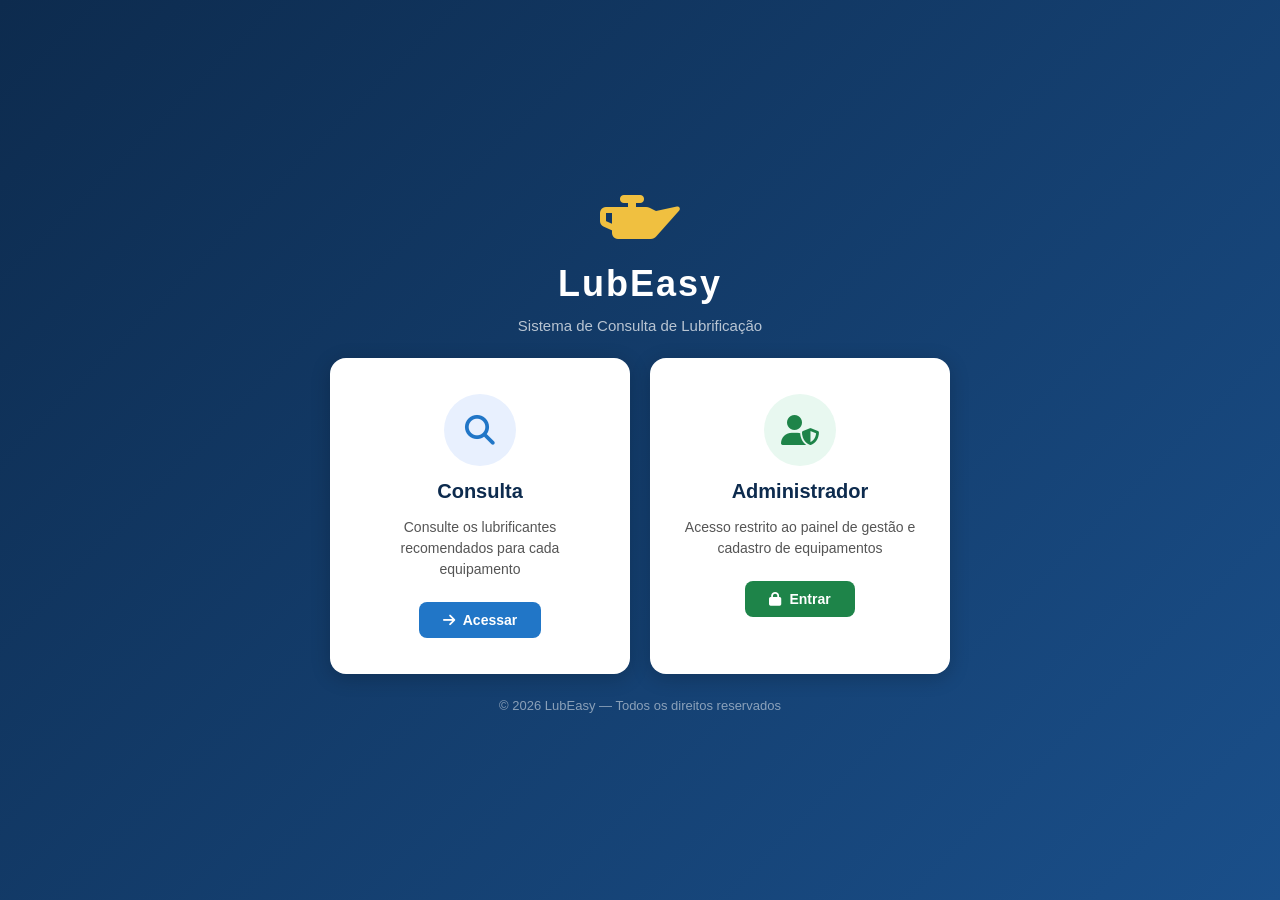
==== index.html @ 0f211d64 "Add files via upload" ====
<!DOCTYPE html>
<html lang="pt-BR">
<head>
<meta charset="UTF-8">
<meta name="viewport" content="width=device-width, initial-scale=1.0">
<title>LubEasy — Sistema de Lubrificação</title>
<link rel="stylesheet" href="https://cdnjs.cloudflare.com/ajax/libs/font-awesome/6.5.0/css/all.min.css">
<link rel="manifest" href="manifest.json">
<link rel="icon" href="icon.svg" type="image/svg+xml">
<meta name="theme-color" content="#2176c7">
<meta name="apple-mobile-web-app-capable" content="yes">
<meta name="apple-mobile-web-app-title" content="LubEasy">
<style>
* { margin:0; padding:0; box-sizing:border-box; font-family:'Segoe UI',sans-serif; }
body {
  background: linear-gradient(135deg, #0d2b4e, #1a4f8a);
  min-height: 100vh;
  display: flex;
  flex-direction: column;
  align-items: center;
  justify-content: center;
  padding: 20px;
  gap: 24px;
}
.logo {
  display: flex;
  flex-direction: column;
  align-items: center;
  gap: 12px;
  color: #fff;
  text-align: center;
}
.logo i {
  font-size: 64px;
  color: #f0c040;
}
.logo h1 {
  font-size: 36px;
  font-weight: 800;
  letter-spacing: 2px;
}
.logo p {
  font-size: 15px;
  color: rgba(255,255,255,0.7);
}
.cards {
  display: flex;
  gap: 20px;
  flex-wrap: wrap;
  justify-content: center;
  max-width: 700px;
  width: 100%;
}
.card {
  background: #fff;
  border-radius: 16px;
  padding: 36px 32px;
  flex: 1;
  min-width: 240px;
  max-width: 300px;
  text-align: center;
  text-decoration: none;
  box-shadow: 0 4px 20px rgba(0,0,0,0.2);
  transition: transform 0.2s, box-shadow 0.2s;
  display: flex;
  flex-direction: column;
  align-items: center;
  gap: 14px;
}
.card:hover {
  transform: translateY(-6px);
  box-shadow: 0 8px 30px rgba(0,0,0,0.3);
}
.card-icon {
  width: 72px;
  height: 72px;
  border-radius: 50%;
  display: flex;
  align-items: center;
  justify-content: center;
  font-size: 30px;
}
.card-icon.azul { background: #e8f0fe; color: #2176c7; }
.card-icon.verde { background: #e8f8f0; color: #1e8449; }
.card h2 {
  font-size: 20px;
  color: #0d2b4e;
  font-weight: 700;
}
.card p {
  font-size: 14px;
  color: #555;
  line-height: 1.5;
}
.card-btn {
  margin-top: 8px;
  padding: 10px 24px;
  border-radius: 8px;
  font-size: 14px;
  font-weight: 600;
  border: none;
  cursor: pointer;
  display: flex;
  align-items: center;
  gap: 8px;
  text-decoration: none;
}
.card-btn.azul { background: #2176c7; color: #fff; }
.card-btn.verde { background: #1e8449; color: #fff; }
footer {
  color: rgba(255,255,255,0.5);
  font-size: 13px;
  text-align: center;
}
@media(max-width:520px) {
  .cards { flex-direction: column; align-items: center; }
  .card { max-width: 100%; }
  .logo h1 { font-size: 28px; }
}
</style>
</head>
<body>

<!-- LOGO -->
<div class="logo">
  <i class="fa-solid fa-oil-can"></i>
  <h1>LubEasy</h1>
  <p>Sistema de Consulta de Lubrificação</p>
</div>

<!-- CARDS -->
<div class="cards">

  <a href="consulta.html" class="card">
    <div class="card-icon azul">
      <i class="fa-solid fa-magnifying-glass"></i>
    </div>
    <h2>Consulta</h2>
    <p>Consulte os lubrificantes recomendados para cada equipamento</p>
    <span class="card-btn azul">
      <i class="fa-solid fa-arrow-right"></i> Acessar
    </span>
  </a>

  <a href="login.html" class="card">
    <div class="card-icon verde">
      <i class="fa-solid fa-user-shield"></i>
    </div>
    <h2>Administrador</h2>
    <p>Acesso restrito ao painel de gestão e cadastro de equipamentos</p>
    <span class="card-btn verde">
      <i class="fa-solid fa-lock"></i> Entrar
    </span>
  </a>

</div>

<footer>
  <p>&copy; 2026 LubEasy — Todos os direitos reservados</p>
</footer>

<script>
if ('serviceWorker' in navigator) {
  window.addEventListener('load', function() {
    navigator.serviceWorker.register('service-worker.js')
      .then(function(reg) {
        console.log('SW registrado!', reg);
      }).catch(function(err) {
        console.log('SW erro:', err);
      });
  });
}
</script>

</body>
</html>
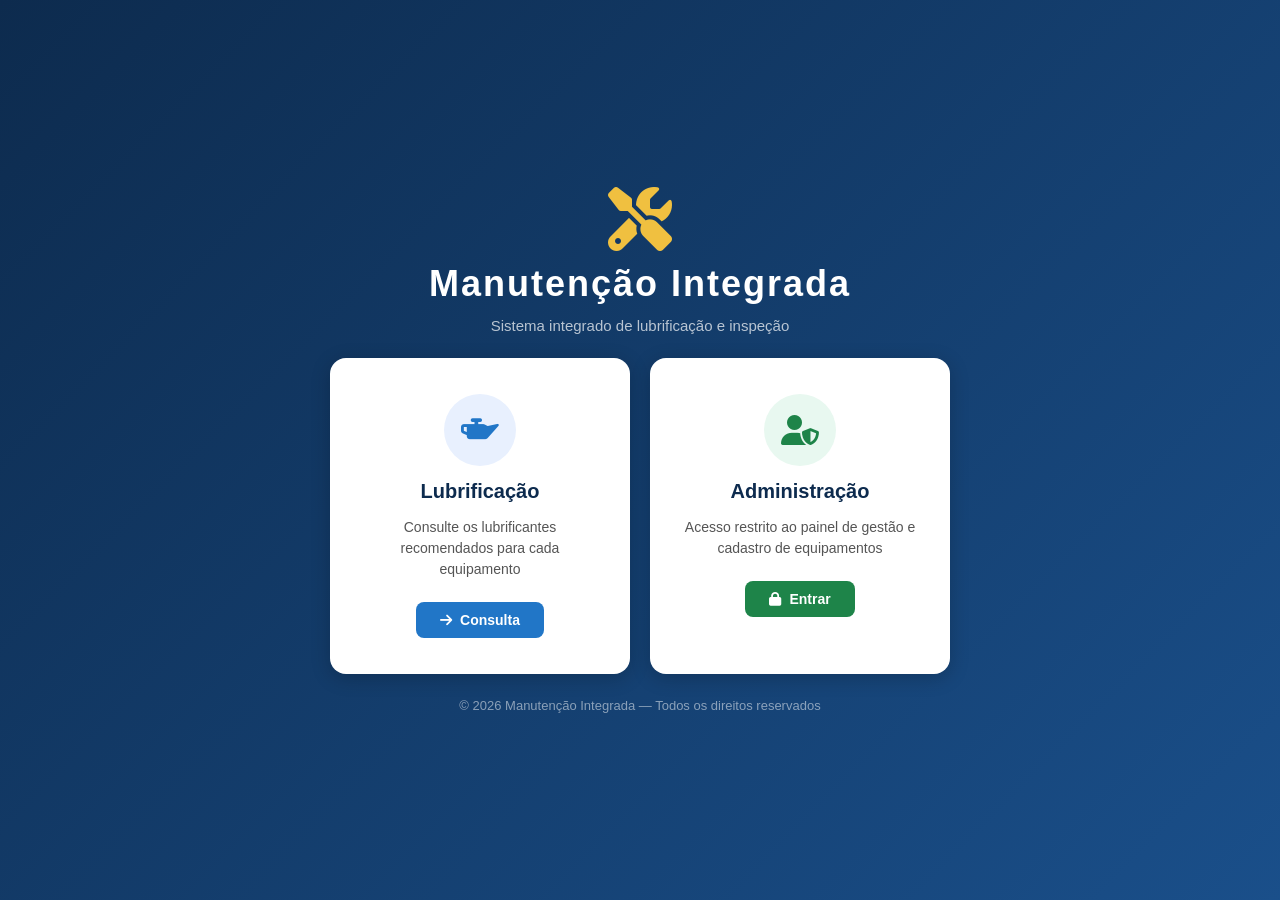
==== commit 15b57373: "Update index.html for new application title and content" ====
--- a/index.html
+++ b/index.html
@@ -1,176 +1,245 @@
 <!DOCTYPE html>
 <html lang="pt-BR">
 <head>
-<meta charset="UTF-8">
-<meta name="viewport" content="width=device-width, initial-scale=1.0">
-<title>LubEasy — Sistema de Lubrificação</title>
-<link rel="stylesheet" href="https://cdnjs.cloudflare.com/ajax/libs/font-awesome/6.5.0/css/all.min.css">
-<link rel="manifest" href="manifest.json">
-<link rel="icon" href="icon.svg" type="image/svg+xml">
-<meta name="theme-color" content="#2176c7">
-<meta name="apple-mobile-web-app-capable" content="yes">
-<meta name="apple-mobile-web-app-title" content="LubEasy">
-<style>
-* { margin:0; padding:0; box-sizing:border-box; font-family:'Segoe UI',sans-serif; }
-body {
-  background: linear-gradient(135deg, #0d2b4e, #1a4f8a);
-  min-height: 100vh;
-  display: flex;
-  flex-direction: column;
-  align-items: center;
-  justify-content: center;
-  padding: 20px;
-  gap: 24px;
-}
-.logo {
-  display: flex;
-  flex-direction: column;
-  align-items: center;
-  gap: 12px;
-  color: #fff;
-  text-align: center;
-}
-.logo i {
-  font-size: 64px;
-  color: #f0c040;
-}
-.logo h1 {
-  font-size: 36px;
-  font-weight: 800;
-  letter-spacing: 2px;
-}
-.logo p {
-  font-size: 15px;
-  color: rgba(255,255,255,0.7);
-}
-.cards {
-  display: flex;
-  gap: 20px;
-  flex-wrap: wrap;
-  justify-content: center;
-  max-width: 700px;
-  width: 100%;
-}
-.card {
-  background: #fff;
-  border-radius: 16px;
-  padding: 36px 32px;
-  flex: 1;
-  min-width: 240px;
-  max-width: 300px;
-  text-align: center;
-  text-decoration: none;
-  box-shadow: 0 4px 20px rgba(0,0,0,0.2);
-  transition: transform 0.2s, box-shadow 0.2s;
-  display: flex;
-  flex-direction: column;
-  align-items: center;
-  gap: 14px;
-}
-.card:hover {
-  transform: translateY(-6px);
-  box-shadow: 0 8px 30px rgba(0,0,0,0.3);
-}
-.card-icon {
-  width: 72px;
-  height: 72px;
-  border-radius: 50%;
-  display: flex;
-  align-items: center;
-  justify-content: center;
-  font-size: 30px;
-}
-.card-icon.azul { background: #e8f0fe; color: #2176c7; }
-.card-icon.verde { background: #e8f8f0; color: #1e8449; }
-.card h2 {
-  font-size: 20px;
-  color: #0d2b4e;
-  font-weight: 700;
-}
-.card p {
-  font-size: 14px;
-  color: #555;
-  line-height: 1.5;
-}
-.card-btn {
-  margin-top: 8px;
-  padding: 10px 24px;
-  border-radius: 8px;
-  font-size: 14px;
-  font-weight: 600;
-  border: none;
-  cursor: pointer;
-  display: flex;
-  align-items: center;
-  gap: 8px;
-  text-decoration: none;
-}
-.card-btn.azul { background: #2176c7; color: #fff; }
-.card-btn.verde { background: #1e8449; color: #fff; }
-footer {
-  color: rgba(255,255,255,0.5);
-  font-size: 13px;
-  text-align: center;
-}
-@media(max-width:520px) {
-  .cards { flex-direction: column; align-items: center; }
-  .card { max-width: 100%; }
-  .logo h1 { font-size: 28px; }
-}
-</style>
+  <meta charset="UTF-8">
+  <meta name="viewport" content="width=device-width, initial-scale=1.0">
+
+  <title>Manutenção Integrada — Lubrificação e Inspeção</title>
+
+  <link rel="stylesheet" href="https://cdnjs.cloudflare.com/ajax/libs/font-awesome/6.5.0/css/all.min.css">
+  <link rel="manifest" href="manifest.json">
+  <link rel="icon" href="icon.svg" type="image/svg+xml">
+
+  <meta name="theme-color" content="#2176c7">
+  <meta name="apple-mobile-web-app-capable" content="yes">
+  <meta name="apple-mobile-web-app-title" content="Manutenção Integrada">
+
+  <style>
+    * {
+      margin: 0;
+      padding: 0;
+      box-sizing: border-box;
+      font-family: 'Segoe UI', sans-serif;
+    }
+
+    body {
+      background: linear-gradient(135deg, #0d2b4e, #1a4f8a);
+      min-height: 100vh;
+      display: flex;
+      flex-direction: column;
+      align-items: center;
+      justify-content: center;
+      padding: 20px;
+      gap: 24px;
+    }
+
+    .logo {
+      display: flex;
+      flex-direction: column;
+      align-items: center;
+      gap: 12px;
+      color: #fff;
+      text-align: center;
+    }
+
+    .logo i {
+      font-size: 64px;
+      color: #f0c040;
+    }
+
+    .logo h1 {
+      font-size: 36px;
+      font-weight: 800;
+      letter-spacing: 2px;
+    }
+
+    .logo p {
+      font-size: 15px;
+      color: rgba(255, 255, 255, 0.7);
+    }
+
+    .cards {
+      display: flex;
+      gap: 20px;
+      flex-wrap: wrap;
+      justify-content: center;
+      max-width: 700px;
+      width: 100%;
+    }
+
+    .card {
+      background: #fff;
+      border-radius: 16px;
+      padding: 36px 32px;
+      flex: 1;
+      min-width: 240px;
+      max-width: 300px;
+      text-align: center;
+      text-decoration: none;
+      box-shadow: 0 4px 20px rgba(0, 0, 0, 0.2);
+      transition: transform 0.2s, box-shadow 0.2s;
+      display: flex;
+      flex-direction: column;
+      align-items: center;
+      gap: 14px;
+    }
+
+    .card:hover {
+      transform: translateY(-6px);
+      box-shadow: 0 8px 30px rgba(0, 0, 0, 0.3);
+    }
+
+    .card-icon {
+      width: 72px;
+      height: 72px;
+      border-radius: 50%;
+      display: flex;
+      align-items: center;
+      justify-content: center;
+      font-size: 30px;
+    }
+
+    .card-icon.azul {
+      background: #e8f0fe;
+      color: #2176c7;
+    }
+
+    .card-icon.verde {
+      background: #e8f8f0;
+      color: #1e8449;
+    }
+
+    .card h2 {
+      font-size: 20px;
+      color: #0d2b4e;
+      font-weight: 700;
+    }
+
+    .card p {
+      font-size: 14px;
+      color: #555;
+      line-height: 1.5;
+    }
+
+    .card-btn {
+      margin-top: 8px;
+      padding: 10px 24px;
+      border-radius: 8px;
+      font-size: 14px;
+      font-weight: 600;
+      border: none;
+      cursor: pointer;
+      display: flex;
+      align-items: center;
+      gap: 8px;
+      text-decoration: none;
+    }
+
+    .card-btn.azul {
+      background: #2176c7;
+      color: #fff;
+    }
+
+    .card-btn.verde {
+      background: #1e8449;
+      color: #fff;
+    }
+
+    footer {
+      color: rgba(255, 255, 255, 0.5);
+      font-size: 13px;
+      text-align: center;
+    }
+
+    @media (max-width: 520px) {
+      .cards {
+        flex-direction: column;
+        align-items: center;
+      }
+
+      .card {
+        max-width: 100%;
+        width: 100%;
+      }
+
+      .logo h1 {
+        font-size: 28px;
+      }
+    }
+  </style>
 </head>
+
 <body>
 
-<!-- LOGO -->
-<div class="logo">
-  <i class="fa-solid fa-oil-can"></i>
-  <h1>LubEasy</h1>
-  <p>Sistema de Consulta de Lubrificação</p>
-</div>
-
-<!-- CARDS -->
-<div class="cards">
-
-  <a href="consulta.html" class="card">
-    <div class="card-icon azul">
-      <i class="fa-solid fa-magnifying-glass"></i>
-    </div>
-    <h2>Consulta</h2>
-    <p>Consulte os lubrificantes recomendados para cada equipamento</p>
-    <span class="card-btn azul">
-      <i class="fa-solid fa-arrow-right"></i> Acessar
-    </span>
-  </a>
-
-  <a href="login.html" class="card">
-    <div class="card-icon verde">
-      <i class="fa-solid fa-user-shield"></i>
-    </div>
-    <h2>Administrador</h2>
-    <p>Acesso restrito ao painel de gestão e cadastro de equipamentos</p>
-    <span class="card-btn verde">
-      <i class="fa-solid fa-lock"></i> Entrar
-    </span>
-  </a>
-
-</div>
-
-<footer>
-  <p>&copy; 2026 LubEasy — Todos os direitos reservados</p>
-</footer>
-
-<script>
-if ('serviceWorker' in navigator) {
-  window.addEventListener('load', function() {
-    navigator.serviceWorker.register('service-worker.js')
-      .then(function(reg) {
-        console.log('SW registrado!', reg);
-      }).catch(function(err) {
-        console.log('SW erro:', err);
+  <!-- IDENTIDADE DO APLICATIVO -->
+  <div class="logo">
+    <i class="fa-solid fa-screwdriver-wrench"></i>
+
+    <h1>Manutenção Integrada</h1>
+
+    <p>Sistema integrado de lubrificação e inspeção</p>
+  </div>
+
+  <!-- MENU PRINCIPAL -->
+  <div class="cards">
+
+    <!-- LUBRIFICAÇÃO / CONSULTA -->
+    <a href="consulta.html" class="card">
+      <div class="card-icon azul">
+        <i class="fa-solid fa-oil-can"></i>
+      </div>
+
+      <h2>Lubrificação</h2>
+
+      <p>
+        Consulte os lubrificantes recomendados para cada equipamento
+      </p>
+
+      <span class="card-btn azul">
+        <i class="fa-solid fa-arrow-right"></i>
+        Consulta
+      </span>
+    </a>
+
+    <!-- ADMINISTRAÇÃO -->
+    <a href="login.html" class="card">
+      <div class="card-icon verde">
+        <i class="fa-solid fa-user-shield"></i>
+      </div>
+
+      <h2>Administração</h2>
+
+      <p>
+        Acesso restrito ao painel de gestão e cadastro de equipamentos
+      </p>
+
+      <span class="card-btn verde">
+        <i class="fa-solid fa-lock"></i>
+        Entrar
+      </span>
+    </a>
+
+  </div>
+
+  <footer>
+    <p>
+      &copy; 2026 Manutenção Integrada — Todos os direitos reservados
+    </p>
+  </footer>
+
+  <script>
+    if ('serviceWorker' in navigator) {
+      window.addEventListener('load', function () {
+        navigator.serviceWorker.register('serviceworker.js')
+          .then(function (reg) {
+            console.log('Service Worker registrado!', reg);
+          })
+          .catch(function (err) {
+            console.log('Erro ao registrar o Service Worker:', err);
+          });
       });
-  });
-}
-</script>
+    }
+  </script>
 
 </body>
-</html>+</html>
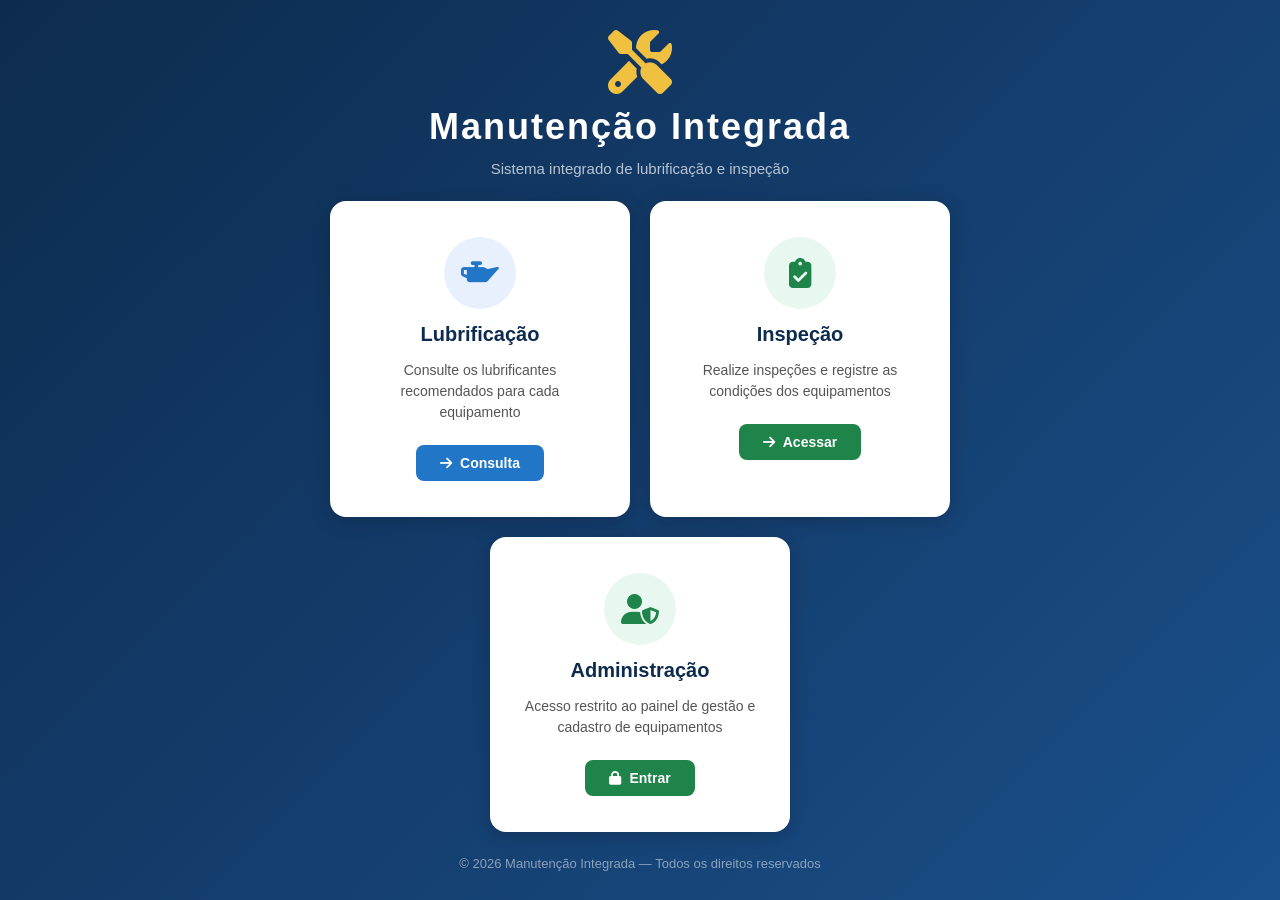
==== commit c72019b9: "Add files via upload" ====
--- a/index.html
+++ b/index.html
@@ -183,43 +183,61 @@
   <!-- MENU PRINCIPAL -->
   <div class="cards">
 
-    <!-- LUBRIFICAÇÃO / CONSULTA -->
-    <a href="consulta.html" class="card">
-      <div class="card-icon azul">
-        <i class="fa-solid fa-oil-can"></i>
-      </div>
-
-      <h2>Lubrificação</h2>
-
-      <p>
-        Consulte os lubrificantes recomendados para cada equipamento
-      </p>
-
-      <span class="card-btn azul">
-        <i class="fa-solid fa-arrow-right"></i>
-        Consulta
-      </span>
-    </a>
-
-    <!-- ADMINISTRAÇÃO -->
-    <a href="login.html" class="card">
-      <div class="card-icon verde">
-        <i class="fa-solid fa-user-shield"></i>
-      </div>
-
-      <h2>Administração</h2>
-
-      <p>
-        Acesso restrito ao painel de gestão e cadastro de equipamentos
-      </p>
-
-      <span class="card-btn verde">
-        <i class="fa-solid fa-lock"></i>
-        Entrar
-      </span>
-    </a>
-
-  </div>
+  <!-- LUBRIFICAÇÃO -->
+  <a href="consulta.html" class="card">
+    <div class="card-icon azul">
+      <i class="fa-solid fa-oil-can"></i>
+    </div>
+
+    <h2>Lubrificação</h2>
+
+    <p>
+      Consulte os lubrificantes recomendados para cada equipamento
+    </p>
+
+    <span class="card-btn azul">
+      <i class="fa-solid fa-arrow-right"></i>
+      Consulta
+    </span>
+  </a>
+
+  <!-- INSPEÇÃO -->
+  <a href="inspecao.html" class="card">
+    <div class="card-icon verde">
+      <i class="fa-solid fa-clipboard-check"></i>
+    </div>
+
+    <h2>Inspeção</h2>
+
+    <p>
+      Realize inspeções e registre as condições dos equipamentos
+    </p>
+
+    <span class="card-btn verde">
+      <i class="fa-solid fa-arrow-right"></i>
+      Acessar
+    </span>
+  </a>
+
+  <!-- ADMINISTRAÇÃO -->
+  <a href="login.html" class="card">
+    <div class="card-icon verde">
+      <i class="fa-solid fa-user-shield"></i>
+    </div>
+
+    <h2>Administração</h2>
+
+    <p>
+      Acesso restrito ao painel de gestão e cadastro de equipamentos
+    </p>
+
+    <span class="card-btn verde">
+      <i class="fa-solid fa-lock"></i>
+      Entrar
+    </span>
+  </a>
+
+</div>
 
   <footer>
     <p>
@@ -242,4 +260,4 @@
   </script>
 
 </body>
-</html>
+</html>
